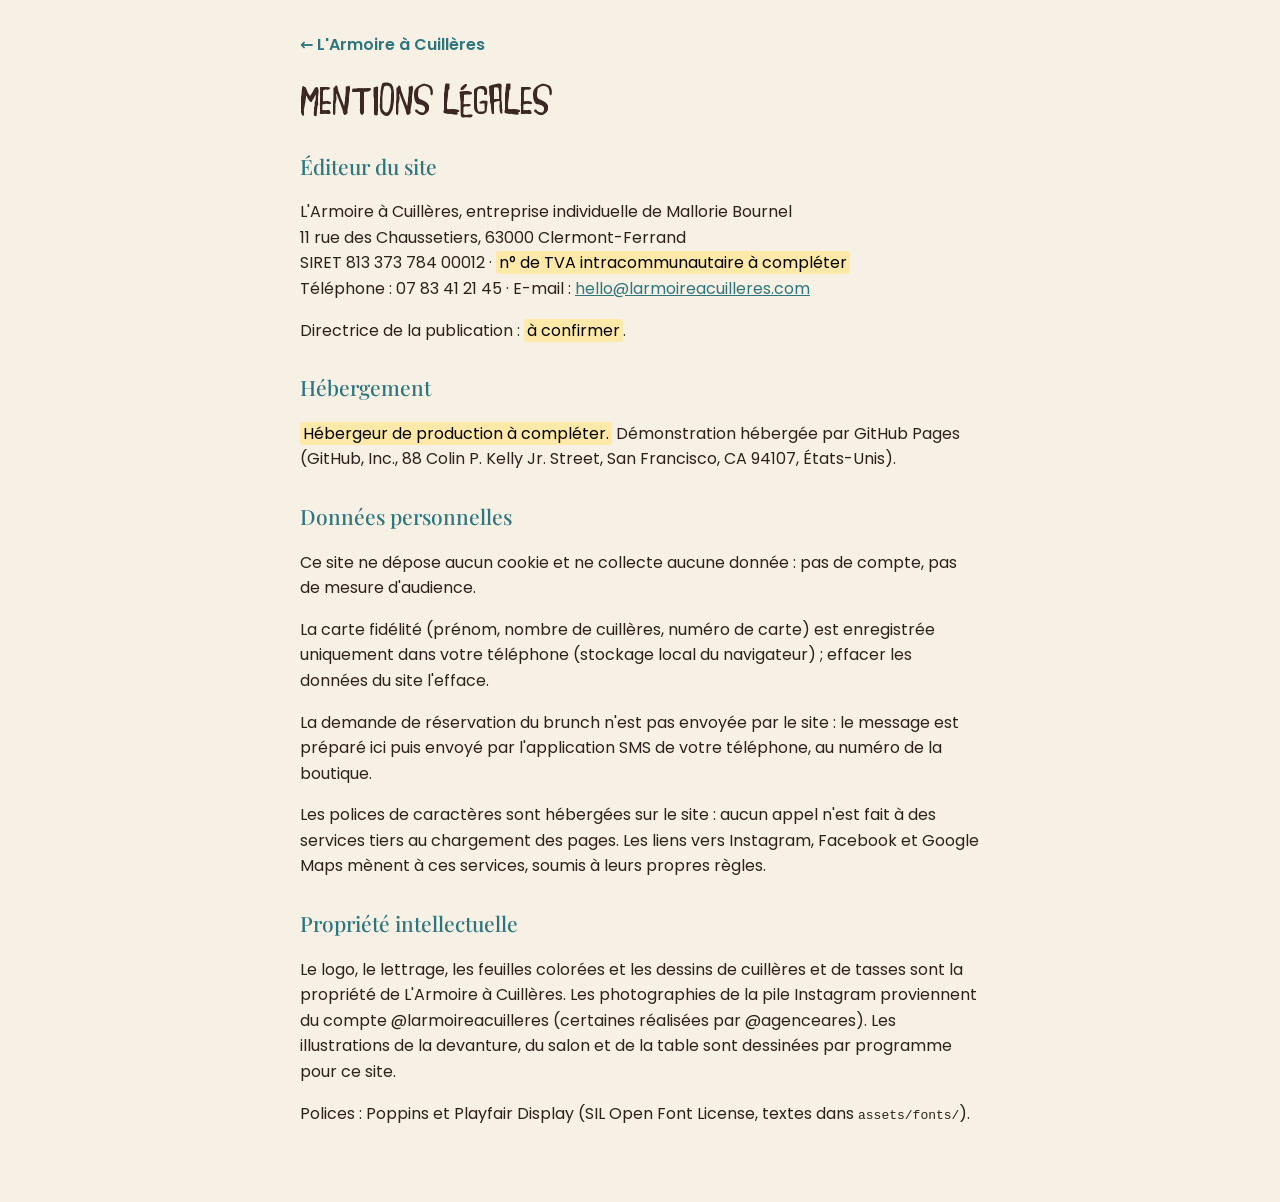
==== mentions-legales.html @ fdead49d "L'Armoire à Cuillères : maquette du site-appli du bar à chocolat - Accueil : la devanture de la rue " ====
<!doctype html>
<html lang="fr">
<head>
<meta charset="utf-8">
<meta name="viewport" content="width=device-width, initial-scale=1">
<title>Mentions légales · L'Armoire à Cuillères</title>
<meta name="robots" content="noindex, nofollow">
<link rel="canonical" href="https://maliciousmusic.github.io/larmoire-a-cuilleres/mentions-legales.html">
<link rel="icon" href="assets/icons/favicon.svg" type="image/svg+xml">
<link rel="stylesheet" href="css/fonts.css">
<style>
  body { margin: 0; font-family: Poppins, system-ui, sans-serif; background: #F7F0E4; color: #2E211D; line-height: 1.6; }
  main { max-width: 680px; margin: 0 auto; padding: 32px 20px 60px; }
  h1 { font-family: 'Armoire Lettres', Poppins, sans-serif; font-weight: 400; font-size: 44px; line-height: 1; color: #3B2723; margin: 0 0 20px; }
  h2 { font-family: 'Playfair Display', Georgia, serif; font-weight: 500; font-size: 21px; color: #2E767E; margin: 28px 0 8px; }
  a { color: #2E767E; }
  mark { background: #FFE9A8; padding: 0 3px; border-radius: 3px; }
  .retour { display: inline-block; margin-bottom: 20px; text-decoration: none; font-weight: 600; }
</style>
</head>
<body>
<main>
  <a class="retour" href="./">← L'Armoire à Cuillères</a>
  <h1>Mentions légales</h1>

  <h2>Éditeur du site</h2>
  <p>L'Armoire à Cuillères, entreprise individuelle de Mallorie Bournel<br>
  11 rue des Chaussetiers, 63000 Clermont-Ferrand<br>
  SIRET 813 373 784 00012 · <mark>n° de TVA intracommunautaire à compléter</mark><br>
  Téléphone : 07 83 41 21 45 · E-mail : <a href="mailto:hello@larmoireacuilleres.com">hello@larmoireacuilleres.com</a></p>
  <p>Directrice de la publication : <mark>à confirmer</mark>.</p>

  <h2>Hébergement</h2>
  <p><mark>Hébergeur de production à compléter.</mark> Démonstration hébergée par GitHub Pages (GitHub, Inc., 88 Colin P. Kelly Jr. Street, San Francisco, CA 94107, États-Unis).</p>

  <h2>Données personnelles</h2>
  <p>Ce site ne dépose aucun cookie et ne collecte aucune donnée : pas de compte, pas de mesure d'audience.</p>
  <p>La carte fidélité (prénom, nombre de cuillères, numéro de carte) est enregistrée uniquement dans votre téléphone (stockage local du navigateur) ; effacer les données du site l'efface.</p>
  <p>La demande de réservation du brunch n'est pas envoyée par le site : le message est préparé ici puis envoyé par l'application SMS de votre téléphone, au numéro de la boutique.</p>
  <p>Les polices de caractères sont hébergées sur le site : aucun appel n'est fait à des services tiers au chargement des pages. Les liens vers Instagram, Facebook et Google Maps mènent à ces services, soumis à leurs propres règles.</p>

  <h2>Propriété intellectuelle</h2>
  <p>Le logo, le lettrage, les feuilles colorées et les dessins de cuillères et de tasses sont la propriété de L'Armoire à Cuillères. Les photographies de la pile Instagram proviennent du compte @larmoireacuilleres (certaines réalisées par @agenceares). Les illustrations de la devanture, du salon et de la table sont dessinées par programme pour ce site.</p>
  <p>Polices : Poppins et Playfair Display (SIL Open Font License, textes dans <code>assets/fonts/</code>).</p>
</main>
</body>
</html>
---- css/fonts.css ----
/* Polices hébergées sur le site (licences dans assets/fonts/LICENSE-*.txt).
   Généré par tools/fetch-fonts.py : ne pas modifier à la main. */

@font-face {
  font-family: 'Playfair Display';
  font-style: italic;
  font-weight: 400 800;
  font-display: swap;
  src: url('../assets/fonts/playfair-display-italic-400-800-latin-ext.woff2') format('woff2');
  unicode-range: U+0100-02BA, U+02BD-02C5, U+02C7-02CC, U+02CE-02D7, U+02DD-02FF, U+0304, U+0308, U+0329, U+1D00-1DBF, U+1E00-1E9F, U+1EF2-1EFF, U+2020, U+20A0-20AB, U+20AD-20C0, U+2113, U+2C60-2C7F, U+A720-A7FF;
}

@font-face {
  font-family: 'Playfair Display';
  font-style: italic;
  font-weight: 400 800;
  font-display: swap;
  src: url('../assets/fonts/playfair-display-italic-400-800-latin.woff2') format('woff2');
  unicode-range: U+0000-00FF, U+0131, U+0152-0153, U+02BB-02BC, U+02C6, U+02DA, U+02DC, U+0304, U+0308, U+0329, U+2000-206F, U+20AC, U+2122, U+2191, U+2193, U+2212, U+2215, U+FEFF, U+FFFD;
}

@font-face {
  font-family: 'Playfair Display';
  font-style: normal;
  font-weight: 400 800;
  font-display: swap;
  src: url('../assets/fonts/playfair-display-normal-400-800-latin-ext.woff2') format('woff2');
  unicode-range: U+0100-02BA, U+02BD-02C5, U+02C7-02CC, U+02CE-02D7, U+02DD-02FF, U+0304, U+0308, U+0329, U+1D00-1DBF, U+1E00-1E9F, U+1EF2-1EFF, U+2020, U+20A0-20AB, U+20AD-20C0, U+2113, U+2C60-2C7F, U+A720-A7FF;
}

@font-face {
  font-family: 'Playfair Display';
  font-style: normal;
  font-weight: 400 800;
  font-display: swap;
  src: url('../assets/fonts/playfair-display-normal-400-800-latin.woff2') format('woff2');
  unicode-range: U+0000-00FF, U+0131, U+0152-0153, U+02BB-02BC, U+02C6, U+02DA, U+02DC, U+0304, U+0308, U+0329, U+2000-206F, U+20AC, U+2122, U+2191, U+2193, U+2212, U+2215, U+FEFF, U+FFFD;
}

@font-face {
  font-family: 'Poppins';
  font-style: italic;
  font-weight: 400;
  font-display: swap;
  src: url('../assets/fonts/poppins-italic-400-latin-ext.woff2') format('woff2');
  unicode-range: U+0100-02BA, U+02BD-02C5, U+02C7-02CC, U+02CE-02D7, U+02DD-02FF, U+0304, U+0308, U+0329, U+1D00-1DBF, U+1E00-1E9F, U+1EF2-1EFF, U+2020, U+20A0-20AB, U+20AD-20C0, U+2113, U+2C60-2C7F, U+A720-A7FF;
}

@font-face {
  font-family: 'Poppins';
  font-style: italic;
  font-weight: 400;
  font-display: swap;
  src: url('../assets/fonts/poppins-italic-400-latin.woff2') format('woff2');
  unicode-range: U+0000-00FF, U+0131, U+0152-0153, U+02BB-02BC, U+02C6, U+02DA, U+02DC, U+0304, U+0308, U+0329, U+2000-206F, U+20AC, U+2122, U+2191, U+2193, U+2212, U+2215, U+FEFF, U+FFFD;
}

@font-face {
  font-family: 'Poppins';
  font-style: normal;
  font-weight: 400;
  font-display: swap;
  src: url('../assets/fonts/poppins-normal-400-latin-ext.woff2') format('woff2');
  unicode-range: U+0100-02BA, U+02BD-02C5, U+02C7-02CC, U+02CE-02D7, U+02DD-02FF, U+0304, U+0308, U+0329, U+1D00-1DBF, U+1E00-1E9F, U+1EF2-1EFF, U+2020, U+20A0-20AB, U+20AD-20C0, U+2113, U+2C60-2C7F, U+A720-A7FF;
}

@font-face {
  font-family: 'Poppins';
  font-style: normal;
  font-weight: 400;
  font-display: swap;
  src: url('../assets/fonts/poppins-normal-400-latin.woff2') format('woff2');
  unicode-range: U+0000-00FF, U+0131, U+0152-0153, U+02BB-02BC, U+02C6, U+02DA, U+02DC, U+0304, U+0308, U+0329, U+2000-206F, U+20AC, U+2122, U+2191, U+2193, U+2212, U+2215, U+FEFF, U+FFFD;
}

@font-face {
  font-family: 'Poppins';
  font-style: normal;
  font-weight: 500;
  font-display: swap;
  src: url('../assets/fonts/poppins-normal-500-latin-ext.woff2') format('woff2');
  unicode-range: U+0100-02BA, U+02BD-02C5, U+02C7-02CC, U+02CE-02D7, U+02DD-02FF, U+0304, U+0308, U+0329, U+1D00-1DBF, U+1E00-1E9F, U+1EF2-1EFF, U+2020, U+20A0-20AB, U+20AD-20C0, U+2113, U+2C60-2C7F, U+A720-A7FF;
}

@font-face {
  font-family: 'Poppins';
  font-style: normal;
  font-weight: 500;
  font-display: swap;
  src: url('../assets/fonts/poppins-normal-500-latin.woff2') format('woff2');
  unicode-range: U+0000-00FF, U+0131, U+0152-0153, U+02BB-02BC, U+02C6, U+02DA, U+02DC, U+0304, U+0308, U+0329, U+2000-206F, U+20AC, U+2122, U+2191, U+2193, U+2212, U+2215, U+FEFF, U+FFFD;
}

@font-face {
  font-family: 'Poppins';
  font-style: normal;
  font-weight: 600;
  font-display: swap;
  src: url('../assets/fonts/poppins-normal-600-latin-ext.woff2') format('woff2');
  unicode-range: U+0100-02BA, U+02BD-02C5, U+02C7-02CC, U+02CE-02D7, U+02DD-02FF, U+0304, U+0308, U+0329, U+1D00-1DBF, U+1E00-1E9F, U+1EF2-1EFF, U+2020, U+20A0-20AB, U+20AD-20C0, U+2113, U+2C60-2C7F, U+A720-A7FF;
}

@font-face {
  font-family: 'Poppins';
  font-style: normal;
  font-weight: 600;
  font-display: swap;
  src: url('../assets/fonts/poppins-normal-600-latin.woff2') format('woff2');
  unicode-range: U+0000-00FF, U+0131, U+0152-0153, U+02BB-02BC, U+02C6, U+02DA, U+02DC, U+0304, U+0308, U+0329, U+2000-206F, U+20AC, U+2122, U+2191, U+2193, U+2212, U+2215, U+FEFF, U+FFFD;
}

@font-face {
  font-family: 'Poppins';
  font-style: normal;
  font-weight: 700;
  font-display: swap;
  src: url('../assets/fonts/poppins-normal-700-latin-ext.woff2') format('woff2');
  unicode-range: U+0100-02BA, U+02BD-02C5, U+02C7-02CC, U+02CE-02D7, U+02DD-02FF, U+0304, U+0308, U+0329, U+1D00-1DBF, U+1E00-1E9F, U+1EF2-1EFF, U+2020, U+20A0-20AB, U+20AD-20C0, U+2113, U+2C60-2C7F, U+A720-A7FF;
}

@font-face {
  font-family: 'Poppins';
  font-style: normal;
  font-weight: 700;
  font-display: swap;
  src: url('../assets/fonts/poppins-normal-700-latin.woff2') format('woff2');
  unicode-range: U+0000-00FF, U+0131, U+0152-0153, U+02BB-02BC, U+02C6, U+02DA, U+02DC, U+0304, U+0308, U+0329, U+2000-206F, U+20AC, U+2122, U+2191, U+2193, U+2212, U+2215, U+FEFF, U+FFFD;
}

@font-face {
  font-family: 'Poppins';
  font-style: normal;
  font-weight: 800;
  font-display: swap;
  src: url('../assets/fonts/poppins-normal-800-latin-ext.woff2') format('woff2');
  unicode-range: U+0100-02BA, U+02BD-02C5, U+02C7-02CC, U+02CE-02D7, U+02DD-02FF, U+0304, U+0308, U+0329, U+1D00-1DBF, U+1E00-1E9F, U+1EF2-1EFF, U+2020, U+20A0-20AB, U+20AD-20C0, U+2113, U+2C60-2C7F, U+A720-A7FF;
}

@font-face {
  font-family: 'Poppins';
  font-style: normal;
  font-weight: 800;
  font-display: swap;
  src: url('../assets/fonts/poppins-normal-800-latin.woff2') format('woff2');
  unicode-range: U+0000-00FF, U+0131, U+0152-0153, U+02BB-02BC, U+02C6, U+02DA, U+02DC, U+0304, U+0308, U+0329, U+2000-206F, U+20AC, U+2122, U+2191, U+2193, U+2212, U+2215, U+FEFF, U+FFFD;
}
/* La police du logo, reconstruite depuis leurs affiches (tools/font/) */
@font-face {
  font-family: 'Armoire Lettres';
  font-style: normal;
  font-weight: 400;
  font-display: block;
  src: url('../assets/fonts/armoire-lettres.woff2') format('woff2');
}
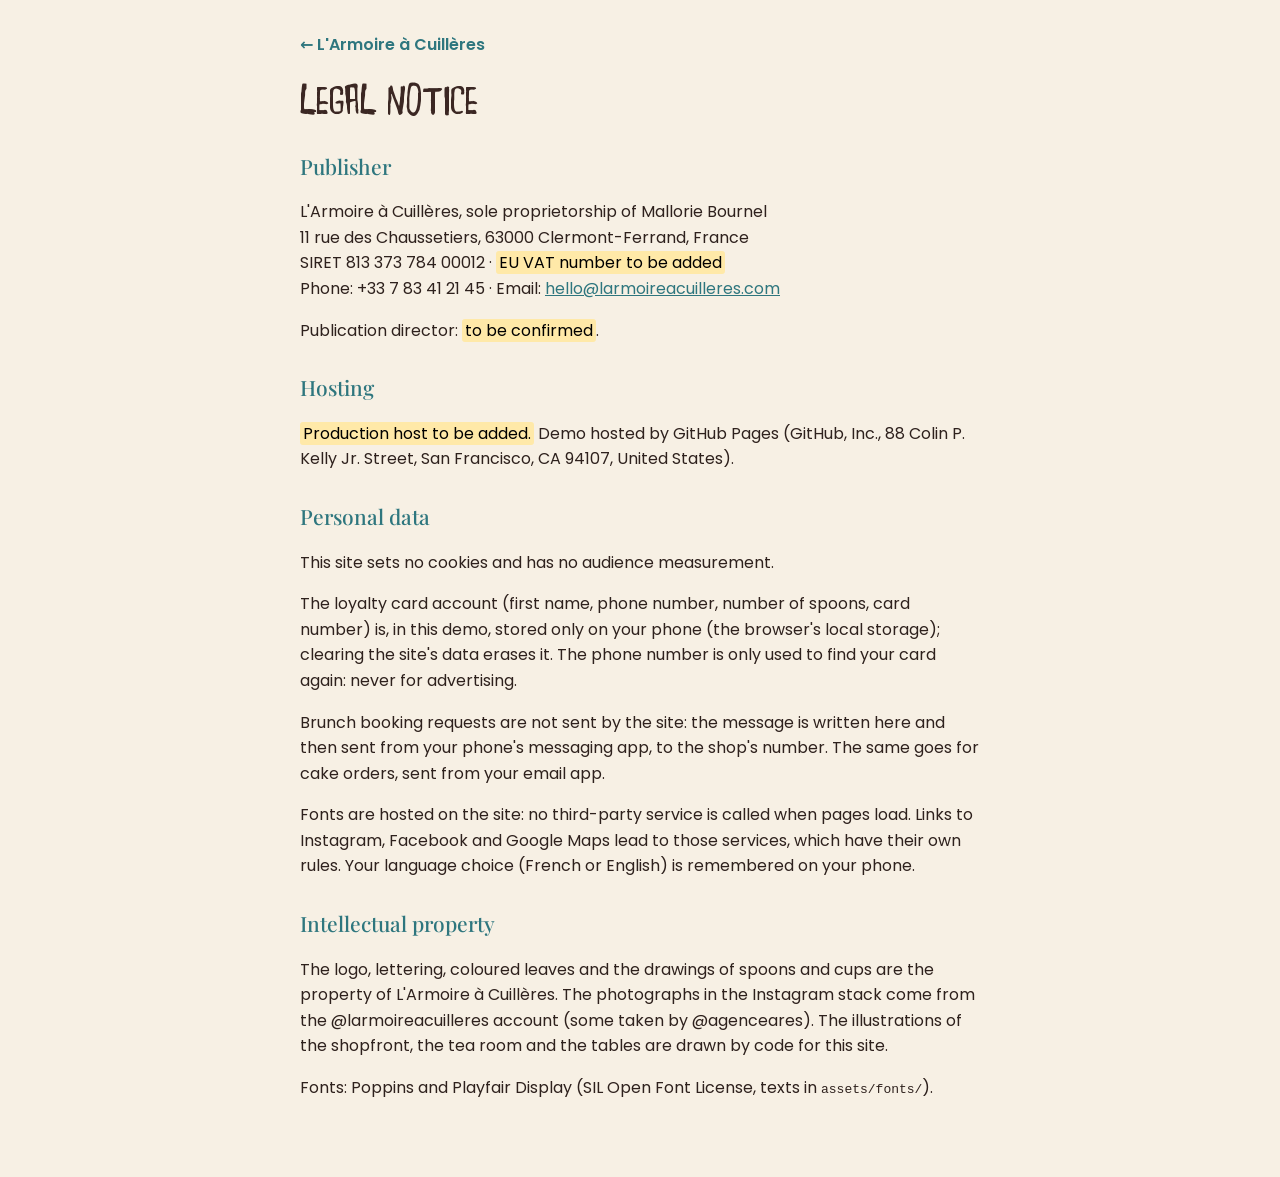
==== commit af07382b: "Version anglaise, brunch en musique, compte fidélité, avis, icône et 60 images/s - Site entier en an" ====
--- a/mentions-legales.html
+++ b/mentions-legales.html
@@ -6,7 +6,7 @@
 <title>Mentions légales · L'Armoire à Cuillères</title>
 <meta name="robots" content="noindex, nofollow">
 <link rel="canonical" href="https://maliciousmusic.github.io/larmoire-a-cuilleres/mentions-legales.html">
-<link rel="icon" href="assets/icons/favicon.svg" type="image/svg+xml">
+<link rel="icon" href="assets/icons/favicon.png" type="image/png" sizes="64x64">
 <link rel="stylesheet" href="css/fonts.css">
 <style>
   body { margin: 0; font-family: Poppins, system-ui, sans-serif; background: #F7F0E4; color: #2E211D; line-height: 1.6; }
@@ -21,27 +21,44 @@
 <body>
 <main>
   <a class="retour" href="./">← L'Armoire à Cuillères</a>
-  <h1>Mentions légales</h1>
+  <h1 data-en="Legal notice">Mentions légales</h1>
 
-  <h2>Éditeur du site</h2>
-  <p>L'Armoire à Cuillères, entreprise individuelle de Mallorie Bournel<br>
+  <h2 data-en="Publisher">Éditeur du site</h2>
+  <p data-en="L'Armoire à Cuillères, sole proprietorship of Mallorie Bournel<br>11 rue des Chaussetiers, 63000 Clermont-Ferrand, France<br>SIRET 813 373 784 00012 · <mark>EU VAT number to be added</mark><br>Phone: +33 7 83 41 21 45 · Email: <a href=&quot;mailto:hello@larmoireacuilleres.com&quot;>hello@larmoireacuilleres.com</a>">L'Armoire à Cuillères, entreprise individuelle de Mallorie Bournel<br>
   11 rue des Chaussetiers, 63000 Clermont-Ferrand<br>
   SIRET 813 373 784 00012 · <mark>n° de TVA intracommunautaire à compléter</mark><br>
   Téléphone : 07 83 41 21 45 · E-mail : <a href="mailto:hello@larmoireacuilleres.com">hello@larmoireacuilleres.com</a></p>
-  <p>Directrice de la publication : <mark>à confirmer</mark>.</p>
+  <p data-en="Publication director: <mark>to be confirmed</mark>.">Directrice de la publication : <mark>à confirmer</mark>.</p>
 
-  <h2>Hébergement</h2>
-  <p><mark>Hébergeur de production à compléter.</mark> Démonstration hébergée par GitHub Pages (GitHub, Inc., 88 Colin P. Kelly Jr. Street, San Francisco, CA 94107, États-Unis).</p>
+  <h2 data-en="Hosting">Hébergement</h2>
+  <p data-en="<mark>Production host to be added.</mark> Demo hosted by GitHub Pages (GitHub, Inc., 88 Colin P. Kelly Jr. Street, San Francisco, CA 94107, United States)."><mark>Hébergeur de production à compléter.</mark> Démonstration hébergée par GitHub Pages (GitHub, Inc., 88 Colin P. Kelly Jr. Street, San Francisco, CA 94107, États-Unis).</p>
 
-  <h2>Données personnelles</h2>
-  <p>Ce site ne dépose aucun cookie et ne collecte aucune donnée : pas de compte, pas de mesure d'audience.</p>
-  <p>La carte fidélité (prénom, nombre de cuillères, numéro de carte) est enregistrée uniquement dans votre téléphone (stockage local du navigateur) ; effacer les données du site l'efface.</p>
-  <p>La demande de réservation du brunch n'est pas envoyée par le site : le message est préparé ici puis envoyé par l'application SMS de votre téléphone, au numéro de la boutique.</p>
-  <p>Les polices de caractères sont hébergées sur le site : aucun appel n'est fait à des services tiers au chargement des pages. Les liens vers Instagram, Facebook et Google Maps mènent à ces services, soumis à leurs propres règles.</p>
+  <h2 data-en="Personal data">Données personnelles</h2>
+  <p data-en="This site sets no cookies and has no audience measurement.">Ce site ne dépose aucun cookie et ne fait aucune mesure d'audience.</p>
+  <p data-en="The loyalty card account (first name, phone number, number of spoons, card number) is, in this demo, stored only on your phone (the browser's local storage); clearing the site's data erases it. The phone number is only used to find your card again: never for advertising.">Le compte de la carte fidélité (prénom, numéro de téléphone, nombre de cuillères, numéro de carte) est, dans cette démonstration, enregistré uniquement dans votre téléphone (stockage local du navigateur) ; effacer les données du site l'efface. Le numéro de téléphone ne sert qu'à retrouver votre carte : jamais à de la publicité.</p>
+  <p data-en="Brunch booking requests are not sent by the site: the message is written here and then sent from your phone's messaging app, to the shop's number. The same goes for cake orders, sent from your email app.">La demande de réservation du brunch n'est pas envoyée par le site : le message est préparé ici puis envoyé par l'application SMS de votre téléphone, au numéro de la boutique. De même pour la commande d'un gâteau, envoyée par votre messagerie.</p>
+  <p data-en="Fonts are hosted on the site: no third-party service is called when pages load. Links to Instagram, Facebook and Google Maps lead to those services, which have their own rules. Your language choice (French or English) is remembered on your phone.">Les polices de caractères sont hébergées sur le site : aucun appel n'est fait à des services tiers au chargement des pages. Les liens vers Instagram, Facebook et Google Maps mènent à ces services, soumis à leurs propres règles. Le choix de la langue (français ou anglais) est gardé dans votre téléphone.</p>
 
-  <h2>Propriété intellectuelle</h2>
-  <p>Le logo, le lettrage, les feuilles colorées et les dessins de cuillères et de tasses sont la propriété de L'Armoire à Cuillères. Les photographies de la pile Instagram proviennent du compte @larmoireacuilleres (certaines réalisées par @agenceares). Les illustrations de la devanture, du salon et de la table sont dessinées par programme pour ce site.</p>
-  <p>Polices : Poppins et Playfair Display (SIL Open Font License, textes dans <code>assets/fonts/</code>).</p>
+  <h2 data-en="Intellectual property">Propriété intellectuelle</h2>
+  <p data-en="The logo, lettering, coloured leaves and the drawings of spoons and cups are the property of L'Armoire à Cuillères. The photographs in the Instagram stack come from the @larmoireacuilleres account (some taken by @agenceares). The illustrations of the shopfront, the tea room and the tables are drawn by code for this site.">Le logo, le lettrage, les feuilles colorées et les dessins de cuillères et de tasses sont la propriété de L'Armoire à Cuillères. Les photographies de la pile Instagram proviennent du compte @larmoireacuilleres (certaines réalisées par @agenceares). Les illustrations de la devanture, du salon et de la table sont dessinées par programme pour ce site.</p>
+  <p data-en="Fonts: Poppins and Playfair Display (SIL Open Font License, texts in <code>assets/fonts/</code>).">Polices : Poppins et Playfair Display (SIL Open Font License, textes dans <code>assets/fonts/</code>).</p>
 </main>
+<script>
+/* En anglais (même choix que l'appli : ?lang=, le petit menu de l'accueil, sinon la langue du téléphone) : chaque
+   élément [data-en] prend son texte anglais. */
+(function () {
+  var lang = 'fr';
+  try {
+    var q = /[?&]lang=(fr|en)(&|$)/.exec(location.search), s = localStorage.getItem('ac:lang');
+    if (q) lang = q[1];
+    else if (s) lang = JSON.parse(s) === 'en' ? 'en' : 'fr';
+    else lang = /^fr/i.test((navigator.languages && navigator.languages[0]) || navigator.language || 'fr') ? 'fr' : 'en';
+  } catch (e) { /* navigation privée */ }
+  if (lang !== 'en') return;
+  document.documentElement.lang = 'en';
+  document.title = "Legal notice · L'Armoire à Cuillères";
+  [].forEach.call(document.querySelectorAll('[data-en]'), function (el) { el.innerHTML = el.getAttribute('data-en'); });
+})();
+</script>
 </body>
 </html>
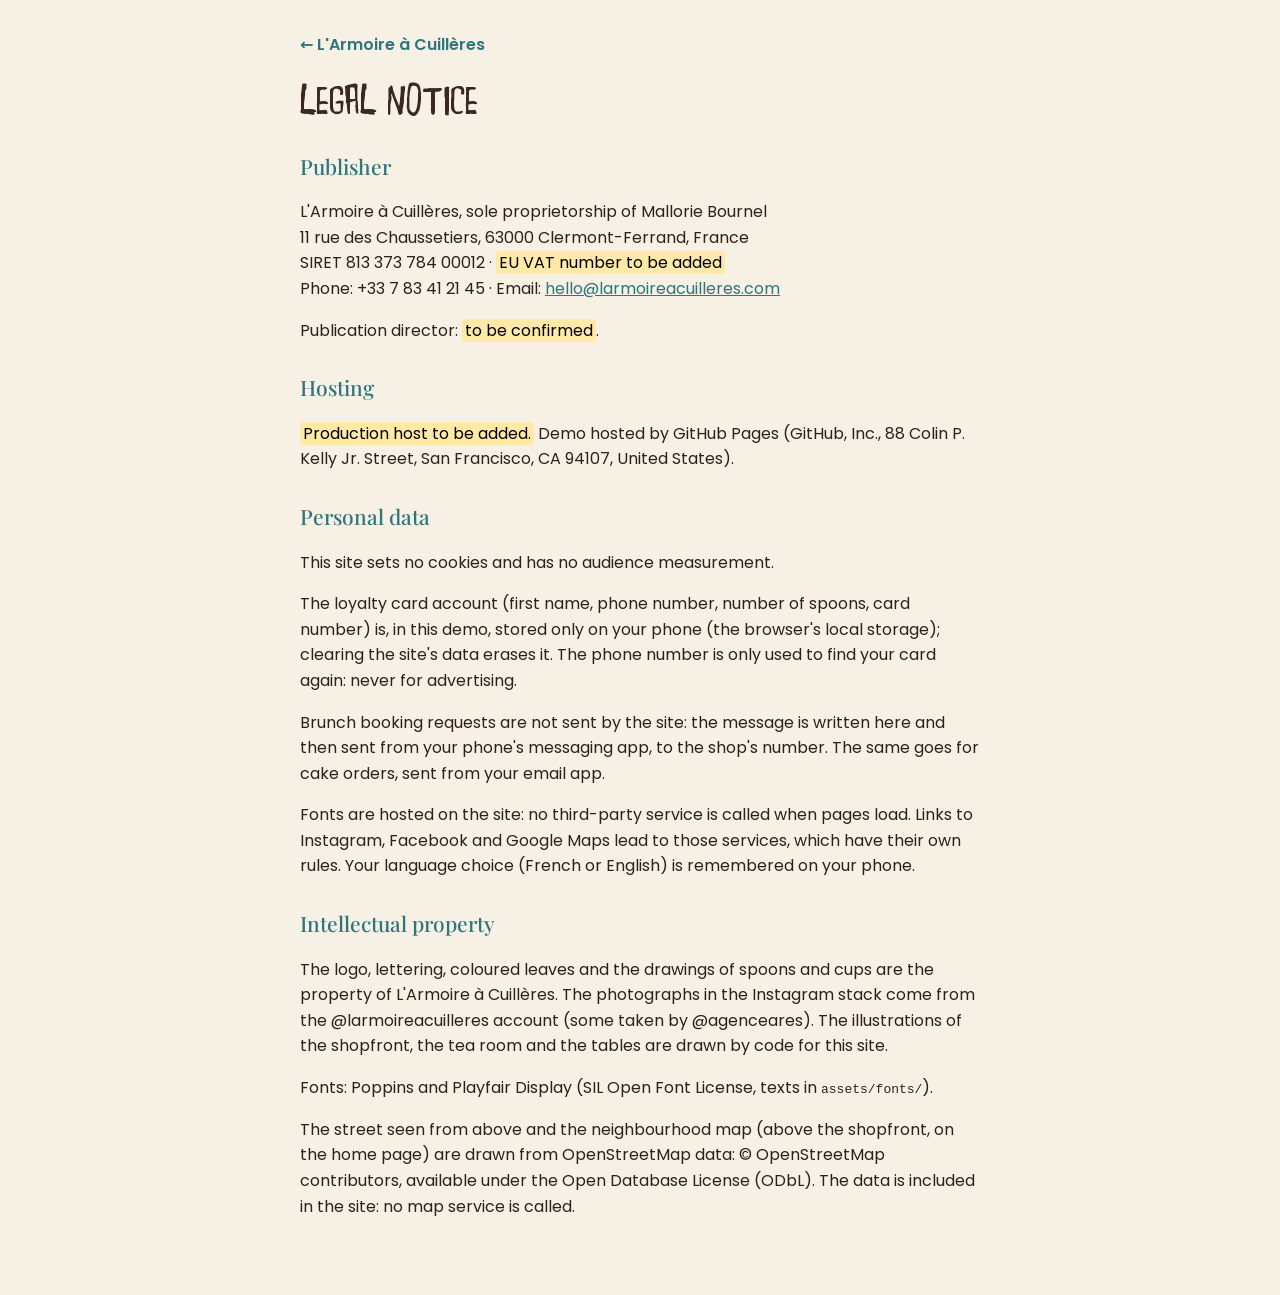
==== commit 6047e364: "Au-dessus de la devanture : l'immeuble, le chat, le ciel, la rue vue du dessus et le plan - Accueil " ====
--- a/mentions-legales.html
+++ b/mentions-legales.html
@@ -42,6 +42,7 @@
   <h2 data-en="Intellectual property">Propriété intellectuelle</h2>
   <p data-en="The logo, lettering, coloured leaves and the drawings of spoons and cups are the property of L'Armoire à Cuillères. The photographs in the Instagram stack come from the @larmoireacuilleres account (some taken by @agenceares). The illustrations of the shopfront, the tea room and the tables are drawn by code for this site.">Le logo, le lettrage, les feuilles colorées et les dessins de cuillères et de tasses sont la propriété de L'Armoire à Cuillères. Les photographies de la pile Instagram proviennent du compte @larmoireacuilleres (certaines réalisées par @agenceares). Les illustrations de la devanture, du salon et de la table sont dessinées par programme pour ce site.</p>
   <p data-en="Fonts: Poppins and Playfair Display (SIL Open Font License, texts in <code>assets/fonts/</code>).">Polices : Poppins et Playfair Display (SIL Open Font License, textes dans <code>assets/fonts/</code>).</p>
+  <p data-en="The street seen from above and the neighbourhood map (above the shopfront, on the home page) are drawn from OpenStreetMap data: © OpenStreetMap contributors, available under the Open Database License (ODbL). The data is included in the site: no map service is called.">La rue vue du dessus et le plan du quartier (au-dessus de la devanture, sur l'accueil) sont dessinés d'après les données d'OpenStreetMap : © les contributeurs d'OpenStreetMap, disponibles sous licence ODbL (Open Database License). Les données sont incluses dans le site : aucun service de cartographie n'est appelé.</p>
 </main>
 <script>
 /* En anglais (même choix que l'appli : ?lang=, le petit menu de l'accueil, sinon la langue du téléphone) : chaque
